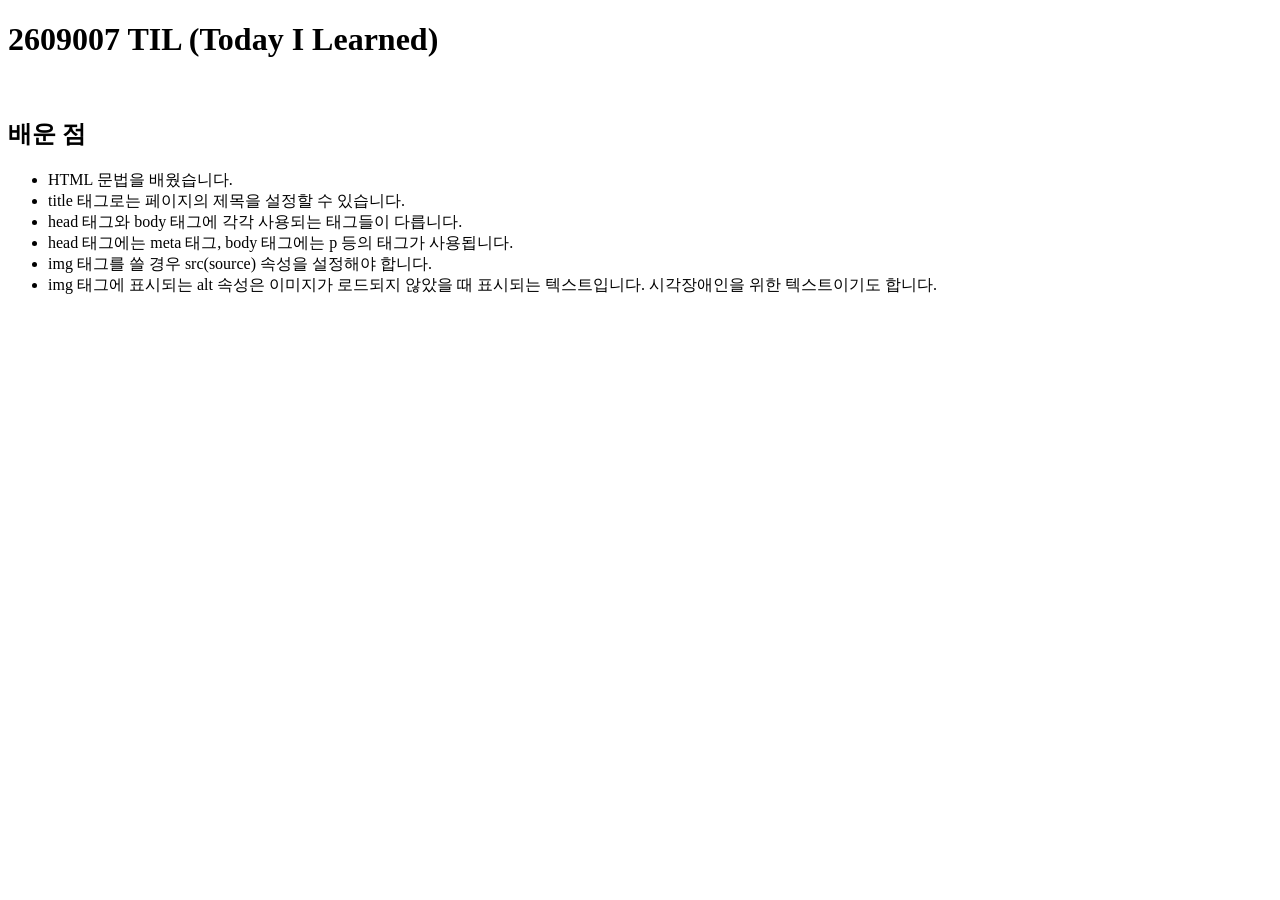
==== index.html @ cb149dc3 "260907 TIL" ====
<!doctype html>
<html lang="en">
  <head>
    <meta charset="UTF-8" />
    <meta name="viewport" content="width=device-width, initial-scale=1.0" />
    <title>Cool한 개발자, 성시원</title>
  </head>
  <body>
    <h1>2609007 TIL (Today I Learned)</h1>
    <br />
    <h2>배운 점</h2>
    <ul>
      <li>HTML 문법을 배웠습니다.</li>
      <li>title 태그로는 페이지의 제목을 설정할 수 있습니다.</li>
      <li>head 태그와 body 태그에 각각 사용되는 태그들이 다릅니다.</li>
      <li>head 태그에는 meta 태그, body 태그에는 p 등의 태그가 사용됩니다.</li>
      <li>img 태그를 쓸 경우 src(source) 속성을 설정해야 합니다.</li>
      <li>
        img 태그에 표시되는 alt 속성은 이미지가 로드되지 않았을 때 표시되는
        텍스트입니다. 시각장애인을 위한 텍스트이기도 합니다.
      </li>
    </ul>
  </body>
</html>
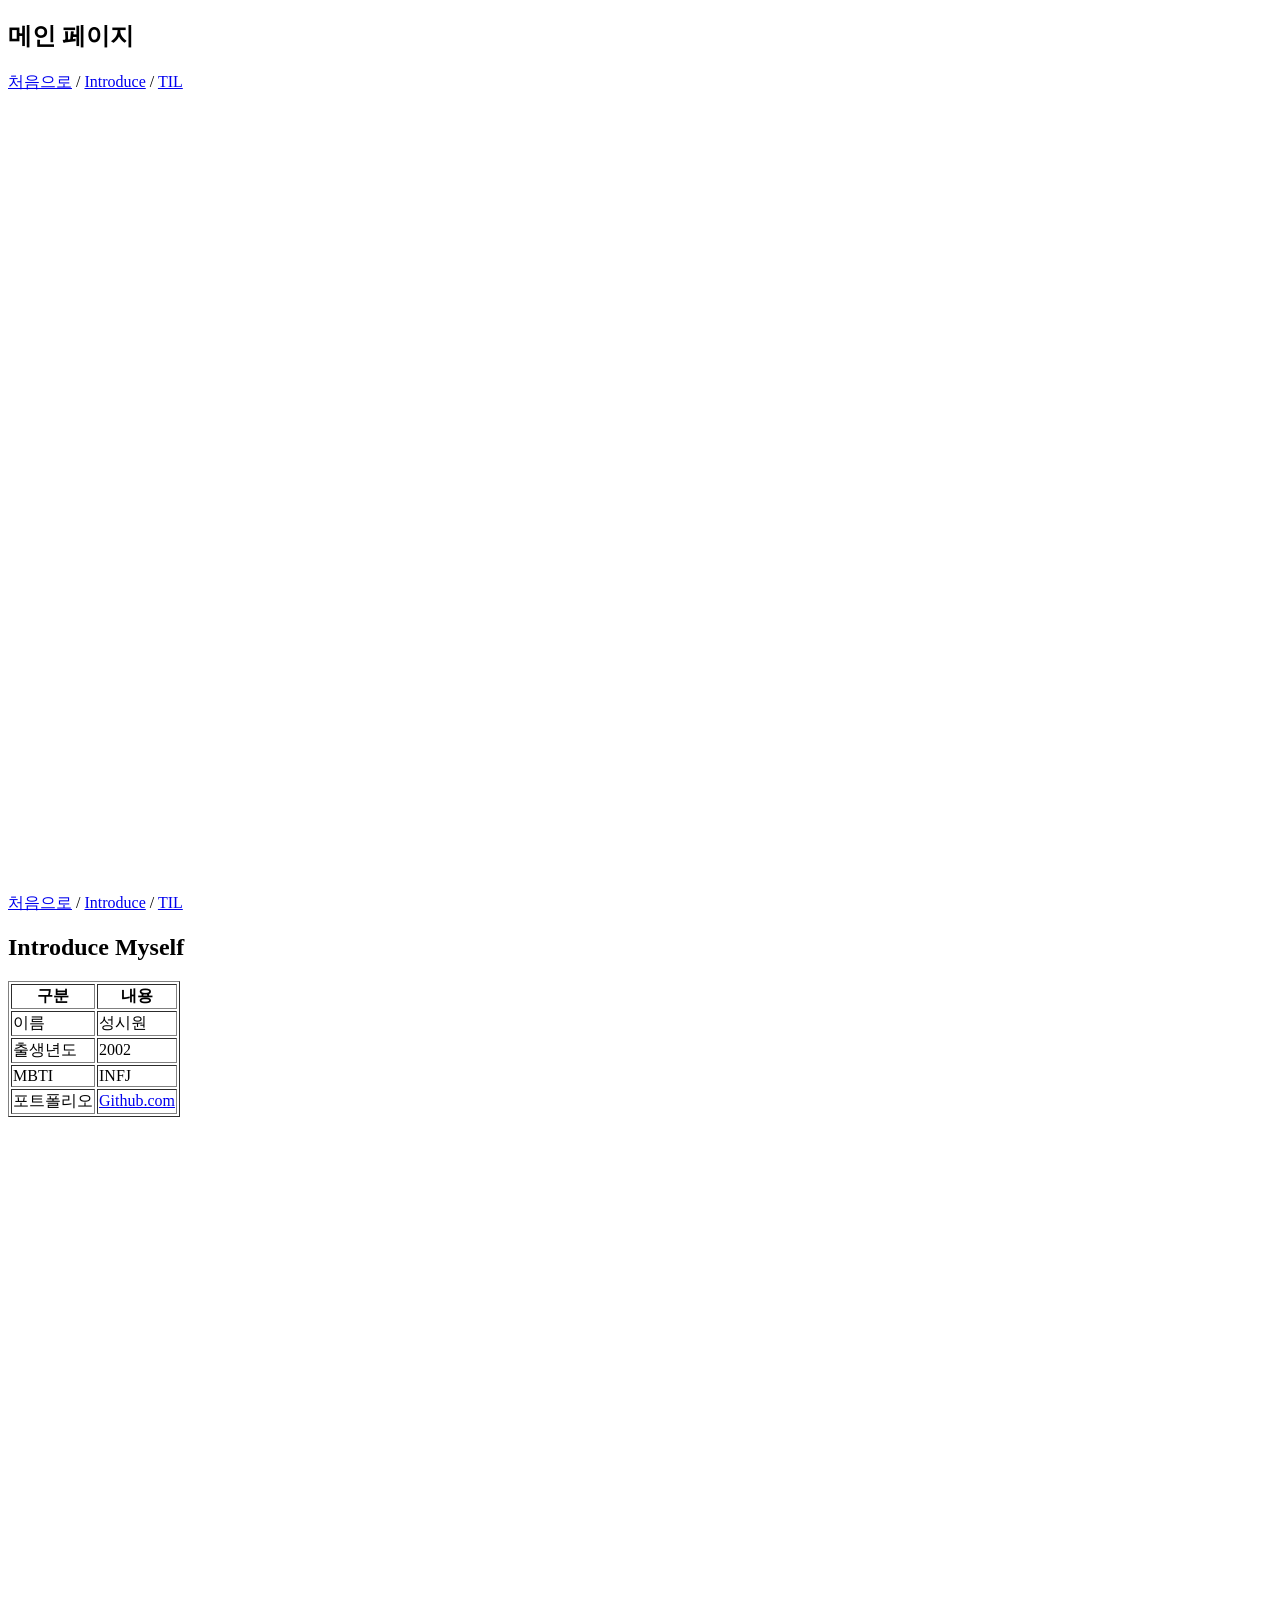
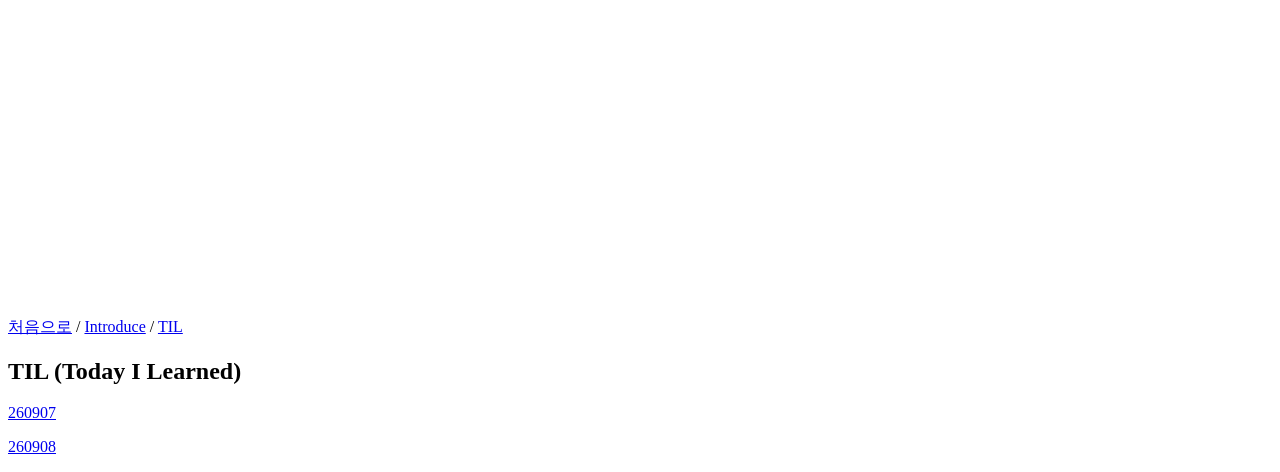
==== commit 265468f5: "260908 전반적으로 수정 및 TIL md 추가" ====
--- a/index.html
+++ b/index.html
@@ -6,19 +6,41 @@
     <title>Cool한 개발자, 성시원</title>
   </head>
   <body>
-    <h1>2609007 TIL (Today I Learned)</h1>
-    <br />
-    <h2>배운 점</h2>
-    <ul>
-      <li>HTML 문법을 배웠습니다.</li>
-      <li>title 태그로는 페이지의 제목을 설정할 수 있습니다.</li>
-      <li>head 태그와 body 태그에 각각 사용되는 태그들이 다릅니다.</li>
-      <li>head 태그에는 meta 태그, body 태그에는 p 등의 태그가 사용됩니다.</li>
-      <li>img 태그를 쓸 경우 src(source) 속성을 설정해야 합니다.</li>
-      <li>
-        img 태그에 표시되는 alt 속성은 이미지가 로드되지 않았을 때 표시되는
-        텍스트입니다. 시각장애인을 위한 텍스트이기도 합니다.
-      </li>
-    </ul>
+    <h2 id="Main">메인 페이지</h2>
+    <a href="#Top">처음으로</a> / <a href="#Introduce">Introduce</a> / <a href="#TIL">TIL</a>
+    
+    <div style="margin-bottom: 800px;"></div>
+
+    <a href="#Top">처음으로</a> / <a href="#Introduce">Introduce</a> / <a href="#TIL">TIL</a>
+    <h2 id="Introduce">Introduce Myself</h2></id>
+    <table border="1">
+      <thead>
+        <th>구분</th>
+        <th>내용</th>
+      </thead>
+      <tbody>
+        <td>이름</td>
+        <td>성시원</td>
+      </tbody>
+      <tbody>
+        <td>출생년도</td>
+        <td>2002</td>
+      </tbody>
+      <tbody>
+        <td>MBTI</td>
+        <td>INFJ</td>
+      </tbody>
+      <tbody>
+        <td>포트폴리오</td>
+        <td><a href="https://github.com/cool-333">Github.com</a></td>
+      </tbody>
+    </table>
+
+    <div style="margin-bottom: 800px;"></div>
+
+        <a href="#Top">처음으로</a> / <a href="#Introduce">Introduce</a> / <a href="#TIL">TIL</a>
+    <h2 id="TIL">TIL (Today I Learned)</h2>
+    <p><a href="/260907.md">260907</a></p>
+    <p><a href="/260908.md">260908</a></p>
   </body>
 </html>
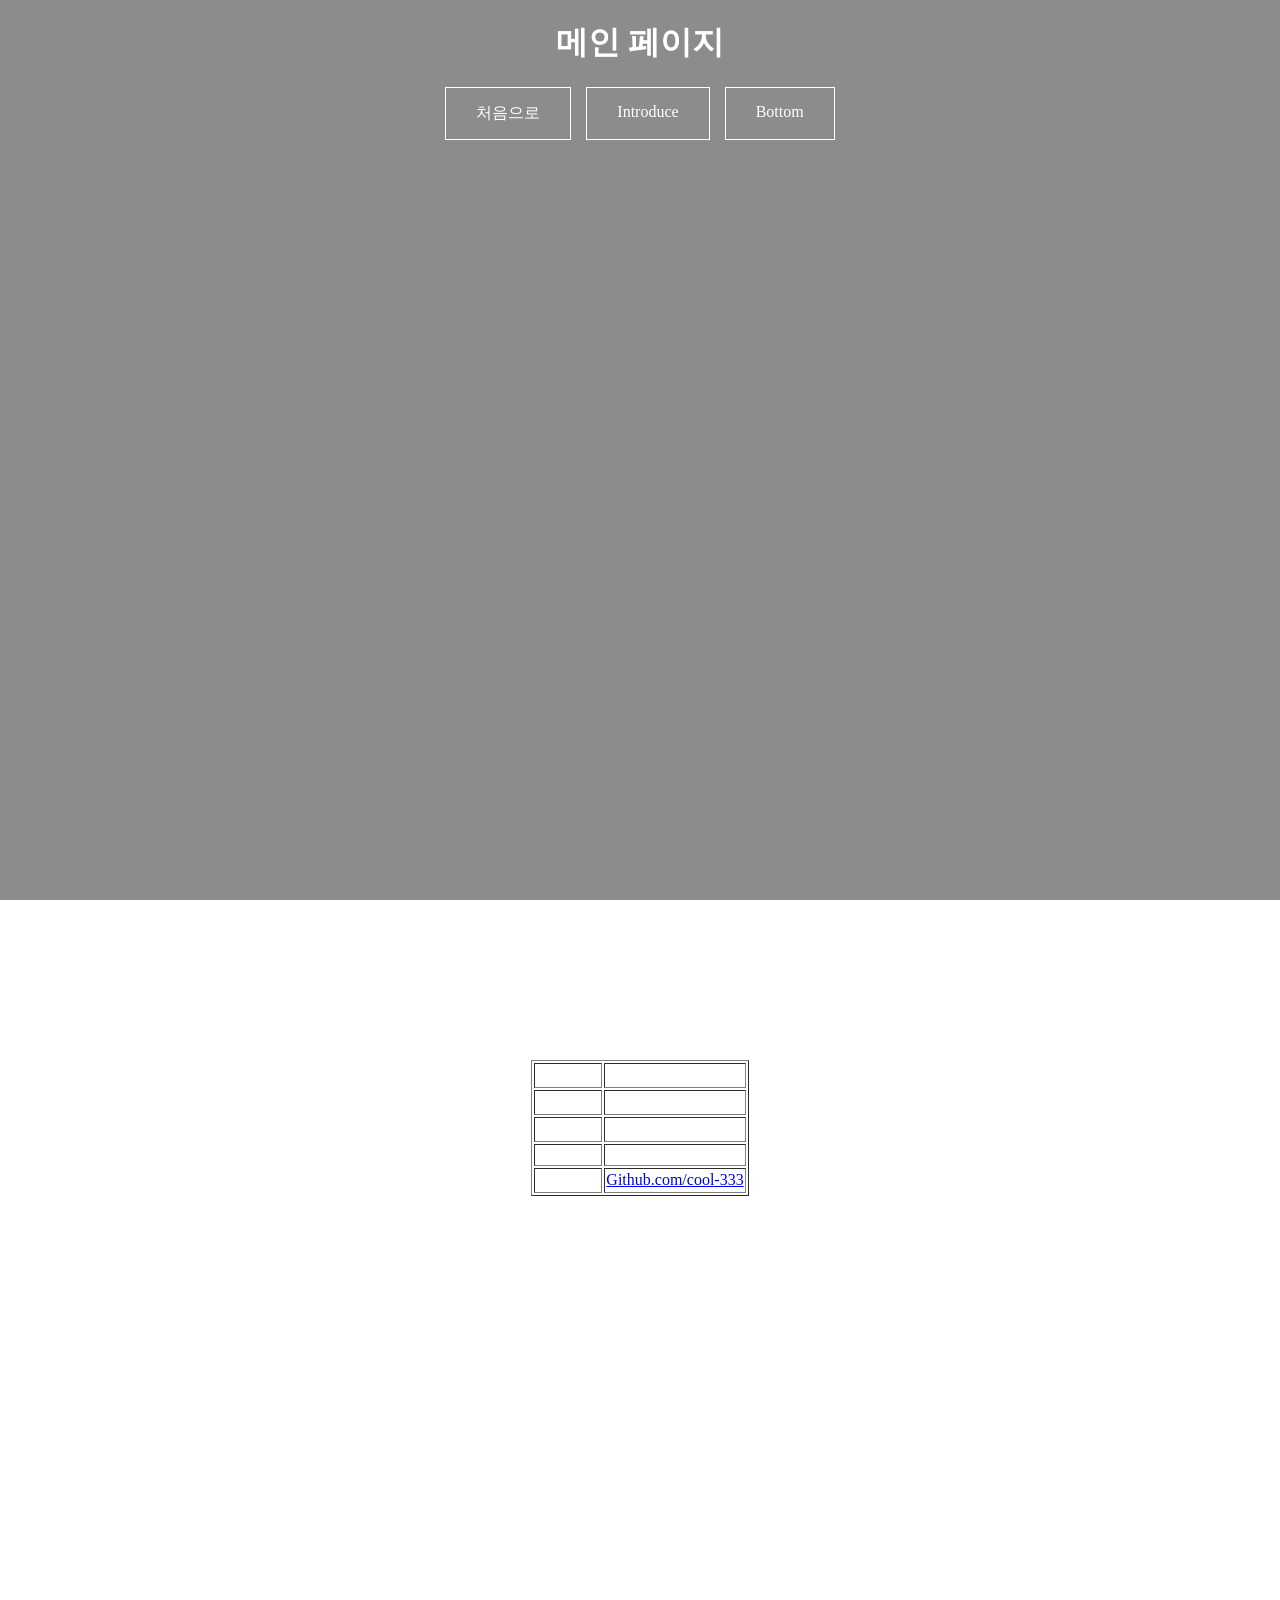
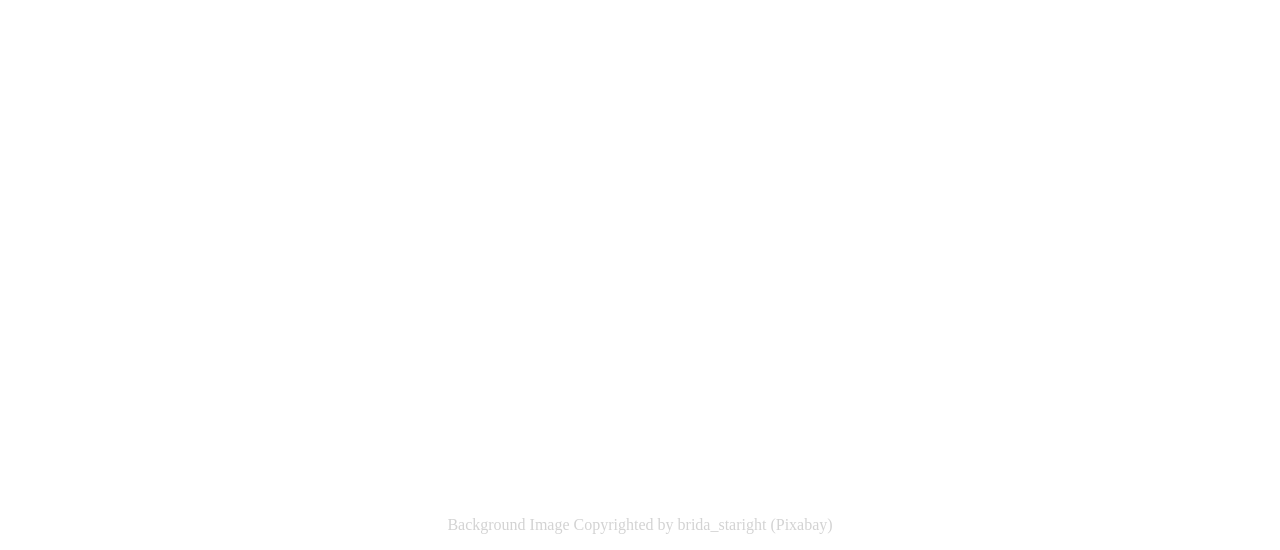
==== commit e50c37e9: "260910 배경 fixed 적용해보기 + 도움 받아 버튼형으로 바꿔보기 : html 단독 파일 to html & css파일" ====
--- a/index.html
+++ b/index.html
@@ -1,46 +1,67 @@
 <!doctype html>
-<html lang="en">
+<html lang="ko">
   <head>
     <meta charset="UTF-8" />
     <meta name="viewport" content="width=device-width, initial-scale=1.0" />
-    <title>Cool한 개발자, 성시원</title>
+    <title>Cool한 성시원</title>
+    <link rel="stylesheet" href="index.css" />
   </head>
   <body>
-    <h2 id="Main">메인 페이지</h2>
-    <a href="#Top">처음으로</a> / <a href="#Introduce">Introduce</a> / <a href="#TIL">TIL</a>
-    
-    <div style="margin-bottom: 800px;"></div>
+    <h1 id="top">메인 페이지</h1>
 
-    <a href="#Top">처음으로</a> / <a href="#Introduce">Introduce</a> / <a href="#TIL">TIL</a>
-    <h2 id="Introduce">Introduce Myself</h2></id>
+    <span class="hyperlink">
+      <a href="#top">처음으로</a>
+      <a href="#introduce">Introduce</a>
+      <a href="#finish">Bottom</a>
+    </span>
+
+    <div style="margin-bottom: 800px"></div>
+
+    <span class="hyperlink">
+      <a href="#top">처음으로</a>
+      <a href="#introduce">Introduce</a>
+      <a href="#finish">Bottom</a>
+    </span>
+
+    <h2 id="introduce">Introduce Myself</h2>
     <table border="1">
       <thead>
         <th>구분</th>
         <th>내용</th>
       </thead>
-      <tbody>
+      <tr>
         <td>이름</td>
         <td>성시원</td>
-      </tbody>
-      <tbody>
+      </tr>
+      <tr>
         <td>출생년도</td>
         <td>2002</td>
-      </tbody>
-      <tbody>
+      </tr>
+      <tr>
         <td>MBTI</td>
         <td>INFJ</td>
-      </tbody>
-      <tbody>
-        <td>포트폴리오</td>
-        <td><a href="https://github.com/cool-333">Github.com</a></td>
-      </tbody>
+      </tr>
+      <tr>
+        <td>깃허브</td>
+        <td>
+          <a href="https://github.com/cool-333" target="_blank">
+            Github.com/cool-333
+          </a>
+        </td>
+      </tr>
     </table>
 
-    <div style="margin-bottom: 800px;"></div>
+    <div style="margin-bottom: 800px"></div>
 
-        <a href="#Top">처음으로</a> / <a href="#Introduce">Introduce</a> / <a href="#TIL">TIL</a>
-    <h2 id="TIL">TIL (Today I Learned)</h2>
-    <p><a href="/260907.md">260907</a></p>
-    <p><a href="/260908.md">260908</a></p>
+    <span class="hyperlink">
+      <a href="#top">처음으로</a>
+      <a href="#introduce">Introduce</a>
+      <a href="#finish">Bottom</a>
+    </span>
+
+    <h2 id="finish">End.</h2>
+    <p class="copyright">
+      Background Image Copyrighted by brida_staright (Pixabay)
+    </p>
   </body>
 </html>
--- a/index.css
+++ b/index.css
@@ -0,0 +1,54 @@
+html {
+  color: white;
+  background-image:
+    linear-gradient(90deg, rgba(0, 0, 0, 0.45), rgba(0, 0, 0, 0.45)),
+    url(../cool-333.github.io/assets/brida_staright.jpg);
+  background-position: center;
+  background-size: cover;
+  background-attachment: fixed;
+}
+
+.hyperlink,
+h1,
+h2,
+.copyright {
+  text-align: center;
+}
+
+.copyright {
+  color: lightgrey;
+}
+
+table {
+  margin: 0 auto;
+}
+
+th,
+td {
+  text-align: center;
+}
+
+.hyperlink {
+  display: flex;
+  justify-content: center;
+  gap: 15px;
+}
+
+.hyperlink {
+  display: flex;
+  justify-content: center;
+  gap: 15px;
+}
+
+.hyperlink a {
+  color: white;
+  text-decoration: none;
+  border: 1px solid white;
+  padding: 15px 30px;
+}
+
+.hyperlink a:hover {
+  color: white;
+  border-color: black;
+  background-color: #26364a;
+}
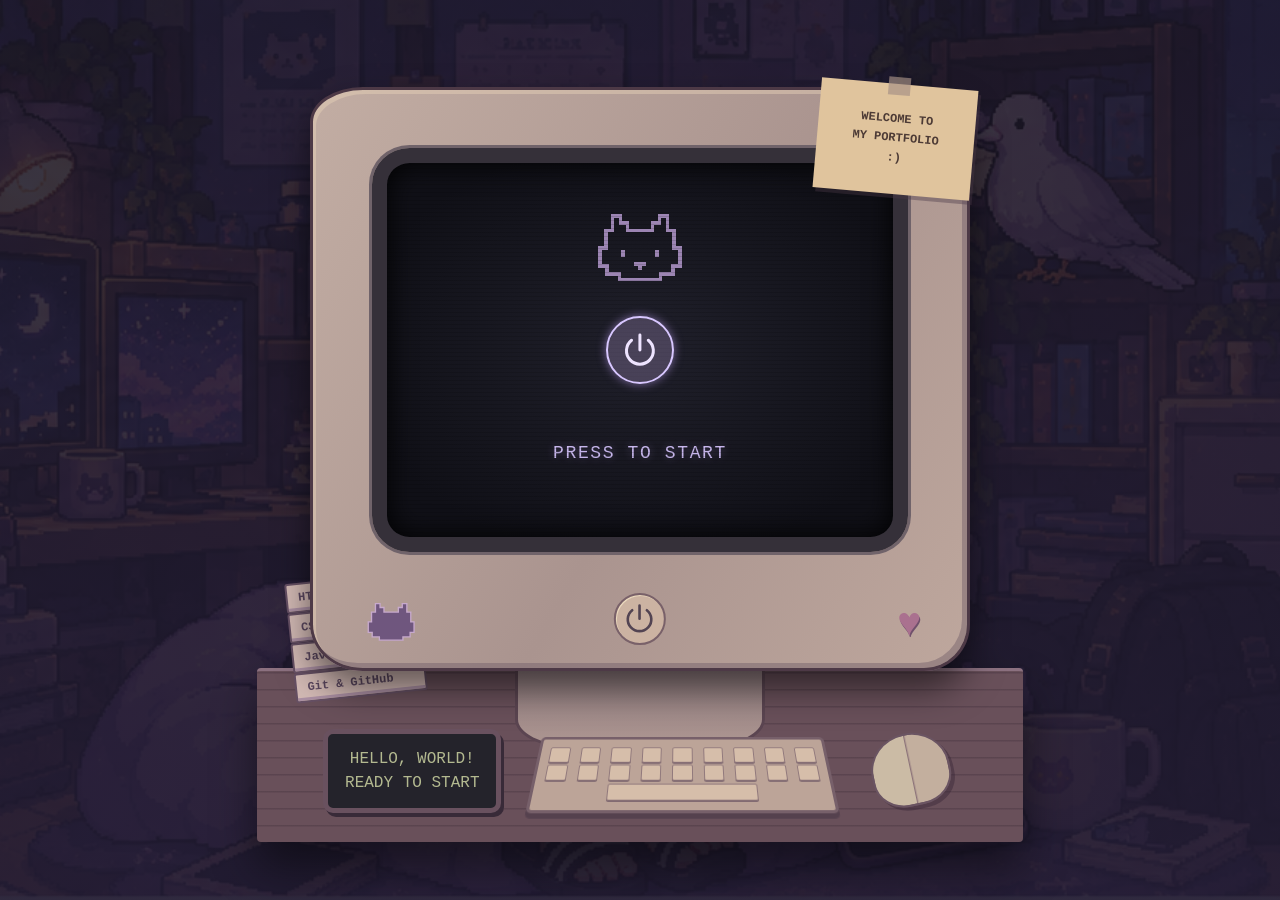
==== commit d14c03de: "261008 포트폴리오 사이트 컨셉트 변경 및 대거 수정" ====
--- a/index.html
+++ b/index.html
@@ -3,65 +3,280 @@
   <head>
     <meta charset="UTF-8" />
     <meta name="viewport" content="width=device-width, initial-scale=1.0" />
-    <title>Cool한 성시원</title>
-    <link rel="stylesheet" href="index.css" />
+    <meta name="theme-color" content="#211b31" />
+    <title>Welcome to My Portfolio</title>
+    <link rel="stylesheet" href="./reset.css" />
+    <style>
+      :root { color-scheme: dark; --lavender: #c6b6eb; }
+      body {
+        min-height: 100vh;
+        min-height: 100svh;
+        display: grid;
+        place-items: center;
+        overflow-x: clip;
+        padding: 24px 16px;
+        color: var(--lavender);
+        background: #211b31;
+        font-family: "Courier New", "Malgun Gothic", monospace;
+      }
+      body::before {
+        content: "";
+        position: fixed;
+        inset: 0;
+        z-index: -1;
+        background: linear-gradient(#191522d9, #211b31ee), url("./assets/rpg-scene.png") center / cover;
+      }
+      .desk-scene {
+        position: relative;
+        isolation: isolate;
+        width: min(660px, calc(100vw - 32px), calc(88svh / 1.1));
+        aspect-ratio: 1 / 1.1;
+      }
+      .desk-scene::after {
+        content: "";
+        position: absolute;
+        z-index: -1;
+        inset: 80% -8% -4%;
+        border-top: 3px solid #8c7180;
+        border-radius: 4px;
+        background: repeating-linear-gradient(0deg, #0000 0 15px, #33233044 16px 17px), #69505a;
+        box-shadow: 0 25px 45px #0007;
+      }
+      .crt {
+        position: relative;
+        z-index: 2;
+        width: 100%;
+        aspect-ratio: 1.13;
+        border: 3px solid #4d3946;
+        border-radius: 8% 7% 7% 8% / 6% 6% 8% 8%;
+        background: linear-gradient(120deg, #c2ada3, #aa948f 55%, #bea79d);
+        box-shadow: inset 3px 4px #e5d0b777, inset -5px -5px #725e6977, 0 18px 35px #0008;
+        transform-origin: 50% 43%;
+      }
+      .screen {
+        position: absolute;
+        inset: 10% 9% 20%;
+        overflow: hidden;
+        border: clamp(7px, 2vw, 15px) solid #353039;
+        border-radius: 7% / 9%;
+        background: radial-gradient(ellipse at center, #20202b, #101017 80%);
+        box-shadow: 0 0 0 3px #70636a, inset 0 0 28px #000;
+      }
+      .screen::after {
+        content: "";
+        position: absolute;
+        inset: 0;
+        pointer-events: none;
+        background: repeating-linear-gradient(0deg, #0002 0 1px, transparent 1px 4px);
+      }
+      .cat-symbol {
+        position: absolute;
+        top: 12%;
+        left: 50%;
+        width: 18%;
+        transform: translateX(-50%);
+        fill: none;
+        stroke: #9c85b3;
+        stroke-width: 3;
+        shape-rendering: crispEdges;
+      }
+      .power-button {
+        position: absolute;
+        top: 50%;
+        left: 50%;
+        z-index: 1;
+        display: grid;
+        place-items: center;
+        width: clamp(48px, 11vw, 68px);
+        height: clamp(48px, 11vw, 68px);
+        transform: translate(-50%, -50%);
+        border: 2px solid #d8c7ff;
+        border-radius: 50%;
+        color: #eee4ff;
+        background: #88759f66;
+        box-shadow: 0 0 10px #c6a7ff88;
+        animation: power-glow 2s ease-in-out infinite;
+        text-decoration: none;
+      }
+      .power-button svg { width: 56%; height: 56%; fill: none; stroke: currentColor; stroke-width: 2; }
+      .power-button:hover { background: #b194df88; }
+      .power-button:focus-visible { outline: 3px solid #fff; outline-offset: 7px; }
+      .start-label {
+        position: absolute;
+        top: 74%;
+        left: 0;
+        width: 100%;
+        text-align: center;
+        font-size: clamp(11px, 2.4vw, 18px);
+        letter-spacing: .09em;
+        text-shadow: 0 0 8px #c6a7ff55;
+      }
+      .sticky-note {
+        position: absolute;
+        right: -1%;
+        top: -1%;
+        width: 24%;
+        padding: 4% 2%;
+        transform: rotate(5deg);
+        color: #4c3a35;
+        background: #e0c49d;
+        box-shadow: 3px 4px #49384666;
+        font-size: clamp(8px, 1.65vw, 12px);
+        font-weight: bold;
+        line-height: 1.6;
+        text-align: center;
+      }
+      .sticky-note::before { content: ""; position: absolute; top: -6%; left: 43%; width: 14%; height: 16%; background: #a59086aa; }
+      .bezel-power {
+        position: absolute;
+        bottom: 4%;
+        left: 50%;
+        width: 8%;
+        aspect-ratio: 1;
+        display: grid;
+        place-items: center;
+        transform: translateX(-50%);
+        border: 2px solid #796169;
+        border-radius: 50%;
+        color: #534452;
+        background: #ccb3a2;
+        box-shadow: inset 1px 1px #ead8bd;
+      }
+      .bezel-power svg { width: 65%; fill: none; stroke: currentColor; stroke-width: 2; }
+      .sticker { position: absolute; bottom: 4%; font-size: clamp(20px, 5vw, 40px); line-height: 1; }
+      .sticker-cat { left: 8%; width: 8%; height: auto; fill: #6f567e; stroke: #c7a9cd; stroke-width: 2; }
+      .sticker-heart { right: 7%; color: #aa718f; text-shadow: 1px 2px #70506c; }
+      .stand {
+        position: absolute;
+        z-index: 0;
+        top: 73%;
+        left: 31%;
+        width: 38%;
+        height: 18%;
+        border: 3px solid #5b4551;
+        border-radius: 0 0 22% 22%;
+        background: linear-gradient(#7d6b74, #ad9691);
+      }
+      .keyboard {
+        position: absolute;
+        z-index: 3;
+        left: 34%;
+        bottom: 0;
+        width: 45%;
+        height: 11%;
+        padding: 1.4%;
+        display: grid;
+        grid-template-columns: repeat(9, 1fr);
+        gap: 4%;
+        border: 3px solid #77606a;
+        border-radius: 5px;
+        background: #bca498;
+        transform: perspective(220px) rotateX(18deg);
+        box-shadow: 0 5px #55414e;
+      }
+      .keyboard span { border: 1px solid #91797c; border-radius: 2px; background: #d6beaa; box-shadow: 0 1px #6e5865; }
+      .keyboard span:last-child { grid-column: 3 / 8; }
+      .clock {
+        position: absolute;
+        z-index: 3;
+        bottom: 0;
+        left: 2%;
+        width: 27%;
+        padding: 2%;
+        border: 5px solid #69515f;
+        border-radius: 10px;
+        color: #b3b990;
+        background: #24232b;
+        box-shadow: 3px 4px #382a38;
+        font-size: clamp(9px, 2vw, 16px);
+        text-align: center;
+      }
+      .books { position: absolute; bottom: 16%; left: -3%; width: 20%; transform: rotate(-6deg); }
+      .books span { display: block; padding: 3% 8%; border: 2px solid #665064; border-radius: 3px; color: #5c4860; background: #d2b9b4; font-size: clamp(8px, 1.7vw, 12px); font-weight: bold; box-shadow: inset 0 -3px #ac90a4; }
+      .mouse { position: absolute; right: 3%; bottom: 1%; width: 12%; height: 10%; border: 2px solid #6a5462; border-radius: 55% 55% 45% 45%; background: linear-gradient(90deg, #cbbba5 49%, #8c7379 50%, #c3af9e 52%); transform: rotate(-12deg); box-shadow: 3px 4px #34223466; }
+      .is-booting .crt { animation: monitor-boot 600ms ease-in forwards; }
+      .is-booting .power-button { animation: none; background: #c6b6eb99; }
+      .is-booting .screen { filter: brightness(1.25); }
+      @keyframes power-glow {
+        0%, 100% { opacity: .68; box-shadow: 0 0 8px #c6a7ff66, 0 0 0 0 #c6a7ff33; }
+        50% { opacity: 1; box-shadow: 0 0 24px #c6a7ffbb, 0 0 0 7px #c6a7ff11; }
+      }
+      @keyframes monitor-boot {
+        0% { transform: scale(1); opacity: 1; }
+        75% { transform: scale(1.065); opacity: 1; }
+        100% { transform: scale(1.08); opacity: 0; }
+      }
+      @media (max-width: 600px) {
+        body { padding: 20px 16px; }
+        .desk-scene { width: min(calc(100vw - 48px), calc(85svh / 1.1)); }
+        .books { left: -2%; }
+        .clock { border-width: 3px; border-radius: 6px; }
+        .keyboard { gap: 3%; border-width: 2px; }
+      }
+      @media (prefers-reduced-motion: reduce) {
+        .power-button, .is-booting .crt { animation: none; }
+        .power-button { opacity: 1; }
+      }
+      @media (max-height: 360px) {
+        .cat-symbol { display: none; }
+        .power-button { width: 48px; height: 48px; }
+        .start-label { top: 82%; font-size: 11px; }
+      }
+      @media (max-height: 280px) {
+        .start-label { display: none; }
+      }
+    </style>
   </head>
   <body>
-    <h1 id="top">메인 페이지</h1>
-
-    <span class="hyperlink">
-      <a href="#top">처음으로</a>
-      <a href="#introduce">Introduce</a>
-      <a href="#finish">Bottom</a>
-    </span>
-
-    <div style="margin-bottom: 800px"></div>
-
-    <span class="hyperlink">
-      <a href="#top">처음으로</a>
-      <a href="#introduce">Introduce</a>
-      <a href="#finish">Bottom</a>
-    </span>
-
-    <h2 id="introduce">Introduce Myself</h2>
-    <table border="1">
-      <thead>
-        <th>구분</th>
-        <th>내용</th>
-      </thead>
-      <tr>
-        <td>이름</td>
-        <td>성시원</td>
-      </tr>
-      <tr>
-        <td>출생년도</td>
-        <td>2002</td>
-      </tr>
-      <tr>
-        <td>MBTI</td>
-        <td>INFJ</td>
-      </tr>
-      <tr>
-        <td>깃허브</td>
-        <td>
-          <a href="https://github.com/cool-333" target="_blank">
-            Github.com/cool-333
+    <main class="desk-scene" aria-label="포트폴리오 시작 화면">
+      <div class="stand" aria-hidden="true"></div>
+      <section class="crt" aria-label="모니터">
+        <div class="screen">
+          <svg class="cat-symbol" viewBox="0 0 80 70" aria-hidden="true">
+            <path d="M10 35V20H16V7H23V13H29V20H51V13H57V7H64V20H70V35H75V51H69V58H58V63H22V58H11V51H5V35Z" />
+            <path d="M25 37V43M55 37V43M35 49H45M40 49V54" />
+          </svg>
+          <a id="startPortfolio" class="power-button" href="./room.html" aria-label="전원을 켜고 포트폴리오 열기">
+            <svg viewBox="0 0 24 24" aria-hidden="true"><path d="M12 2v10M6.4 5.5a9 9 0 1 0 11.2 0" stroke-linecap="round" /></svg>
           </a>
-        </td>
-      </tr>
-    </table>
-
-    <div style="margin-bottom: 800px"></div>
-
-    <span class="hyperlink">
-      <a href="#top">처음으로</a>
-      <a href="#introduce">Introduce</a>
-      <a href="#finish">Bottom</a>
-    </span>
-
-    <h2 id="finish">End.</h2>
-    <p class="copyright">
-      Background Image Copyrighted by brida_staright (Pixabay)
-    </p>
+          <p class="start-label">PRESS TO START</p>
+        </div>
+        <p class="sticky-note">WELCOME TO<br />MY PORTFOLIO<br />:)</p>
+        <svg class="sticker sticker-cat" viewBox="0 0 80 70" aria-hidden="true"><path d="M10 35V20H16V7H23V13H29V20H51V13H57V7H64V20H70V35H75V51H69V58H58V63H22V58H11V51H5V35Z" /></svg>
+        <span class="bezel-power" aria-hidden="true"><svg viewBox="0 0 24 24"><path d="M12 2v10M6.4 5.5a9 9 0 1 0 11.2 0" stroke-linecap="round" /></svg></span>
+        <span class="sticker sticker-heart" aria-hidden="true">♥</span>
+      </section>
+      <div class="books" aria-hidden="true"><span>HTML</span><span>CSS</span><span>JavaScript</span><span>Git &amp; GitHub</span></div>
+      <div class="clock" aria-hidden="true">HELLO, WORLD!<br />READY TO START</div>
+      <div class="keyboard" aria-hidden="true">
+        <span></span><span></span><span></span><span></span><span></span><span></span><span></span><span></span><span></span>
+        <span></span><span></span><span></span><span></span><span></span><span></span><span></span><span></span><span></span>
+        <span></span>
+      </div>
+      <div class="mouse" aria-hidden="true"></div>
+    </main>
+    <script>
+      const startLink = document.querySelector("#startPortfolio");
+      const motionPreference = window.matchMedia("(prefers-reduced-motion: reduce)");
+      let starting = false;
+      startLink.addEventListener("click", (event) => {
+        if (event.ctrlKey || event.metaKey || event.shiftKey || event.altKey || event.button !== 0) return;
+        event.preventDefault();
+        if (starting) return;
+        starting = true;
+        if (motionPreference.matches) {
+          window.location.assign(startLink.href);
+          return;
+        }
+        document.body.classList.add("is-booting");
+        startLink.setAttribute("aria-busy", "true");
+        window.setTimeout(() => window.location.assign(startLink.href), 600);
+      });
+      window.addEventListener("pageshow", () => {
+        starting = false;
+        document.body.classList.remove("is-booting");
+        startLink.removeAttribute("aria-busy");
+      });
+    </script>
   </body>
 </html>
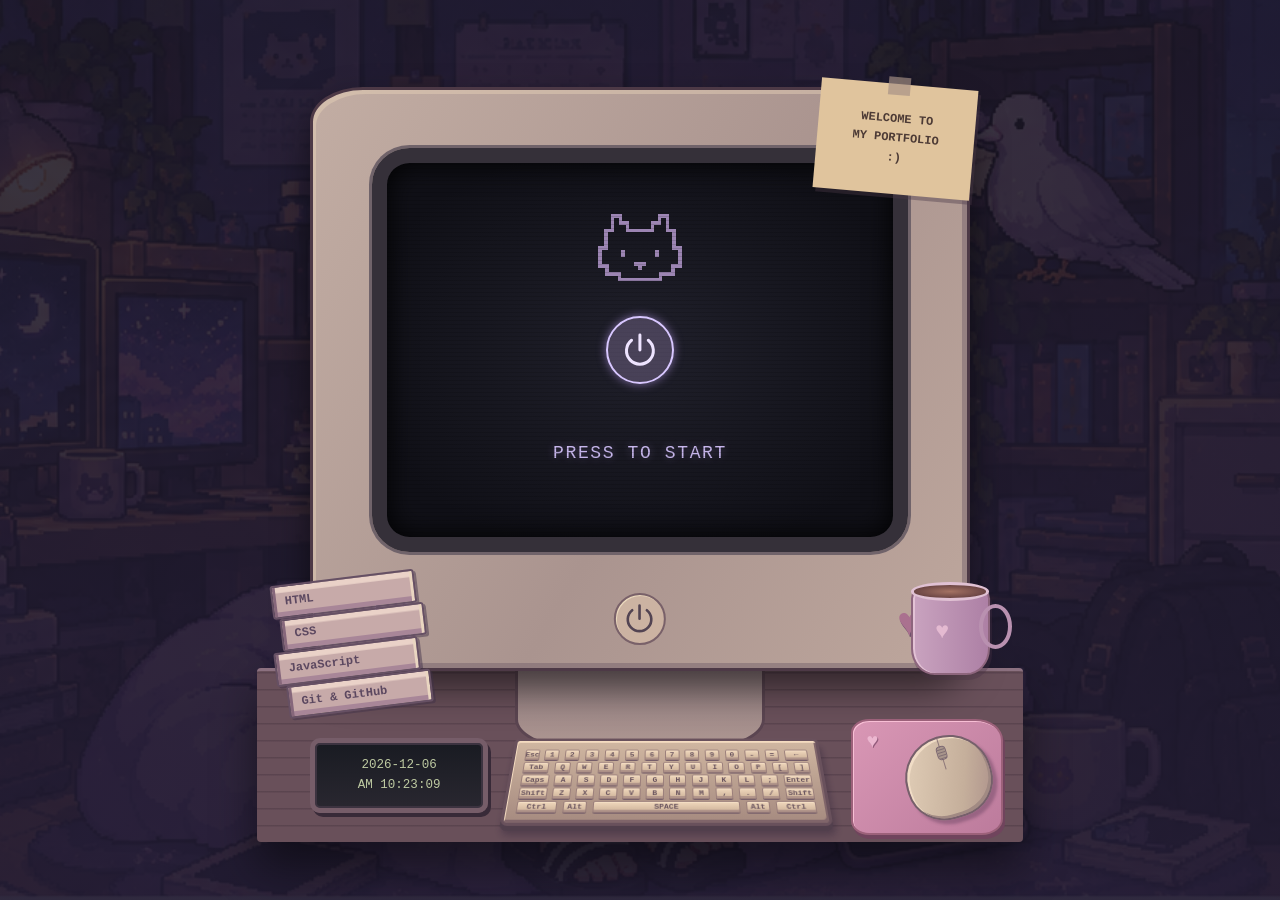
==== commit dc9df32f: "261008 애니메이션 수정 및 포트폴리오 화면 개선" ====
--- a/index.html
+++ b/index.html
@@ -225,6 +225,85 @@
       @media (max-height: 280px) {
         .start-label { display: none; }
       }
+
+      /* Foreground desk accessories, kept separate from the monitor and boot effect. */
+      .desk-scene { container-type: inline-size; }
+      .keyboard {
+        left: 30%; bottom: -2%; width: 48%; height: 13%;
+        display: flex; flex-direction: column; gap: 3%; padding: 1.5%;
+        border: 3px solid #69515c; border-radius: 5px 5px 7px 7px;
+        background: linear-gradient(#d0b7a1, #a68b80);
+        box-shadow: inset 1px 2px #f4dbc0, inset -2px -3px #80656a, 0 5px #513f4c, 2px 9px 7px #22182f55;
+        transform: perspective(350px) rotateX(22deg);
+      }
+      .keyboard-row { display: flex; gap: 2%; flex: 1; min-height: 0; }
+      .keyboard-row span {
+        display: flex; align-items: center; justify-content: center;
+        flex: 1; min-width: 0; overflow: hidden;
+        border: 1px solid #9b7f7b; border-radius: 2px;
+        background: linear-gradient(#f0d8bd, #cdb299);
+        box-shadow: inset 0 1px #fff1d455, inset 0 -2px #b1958a, 0 1px #745d68;
+        color: #65505b; font-size: clamp(4px, 1.2cqw, 8px); font-weight: bold; line-height: 1;
+      }
+      .keyboard-row span:last-child { grid-column: auto; }
+      .keyboard-row .wide { flex: 1.7; }
+      .keyboard-row .space { flex: 6.5; }
+      .mousepad {
+        position: absolute; z-index: 3; right: -5%; bottom: -3%; width: 23%; height: 16%;
+        border: 2px solid #9c617a; border-radius: 12% 18% 14% 12%;
+        background: linear-gradient(135deg, #d997b5, #bc7b9c);
+        box-shadow: inset 1px 1px #f8bfd5, 2px 4px #70445d;
+      }
+      .pad-sticker { position: absolute; top: 7%; left: 9%; color: #ecb7d0; font-size: clamp(10px, 3cqw, 20px); text-shadow: 1px 1px #915a7a; }
+      .mousepad .mouse {
+        right: 6%; bottom: 12%; width: 59%; height: 75%;
+        border: 2px solid #76606b; border-radius: 50% 50% 44% 44%;
+        background: linear-gradient(110deg, #e3d0b9, #c5af9b 65%, #aa8e89);
+        transform: rotate(-17deg);
+        box-shadow: inset 2px 2px #f1ddc6, inset -2px -3px #a18a83, 3px 5px 3px #5d3a5766;
+      }
+      .mousepad .mouse::before { content: ""; position: absolute; top: 0; left: 49%; width: 1px; height: 40%; background: #8d7779; }
+      .mouse-wheel { position: absolute; top: 10%; left: 44%; width: 13%; height: 17%; border: 1px solid #7b6771; border-radius: 4px; background: repeating-linear-gradient(#a8958b 0 2px, #806e72 2px 3px); }
+      .books { z-index: 5; bottom: 14%; left: -5%; width: 22%; transform: rotate(-7deg); }
+      .books span {
+        padding: 4% 8%; border: 2px solid #665064;
+        background: linear-gradient(#ead2c8 0 18%, #c7aaa9 20% 82%, #a88698 84%);
+        box-shadow: inset 3px 0 #86677b, inset -3px 0 #ead6c1, 2px 2px #3e304777;
+      }
+      .books span:nth-child(2) { transform: translateX(4%); }
+      .books span:nth-child(3) { transform: translateX(-3%); }
+      .books span:nth-child(4) { transform: translateX(3%); }
+      .clock {
+        z-index: 6; left: 0; bottom: 0; width: 27%; padding: 1.8%;
+        border-color: #765d69; background: linear-gradient(#191b22, #292730);
+        color: #bdc9a1; font-size: clamp(7px, 1.9cqw, 13px); line-height: 1.65;
+        box-shadow: inset 0 0 0 2px #3c3340, 3px 4px #382a38;
+        font-variant-numeric: tabular-nums; white-space: nowrap;
+      }
+      .clock span { display: block; }
+      .cocoa-cup {
+        position: absolute; z-index: 4; right: -3%; bottom: 19%; width: 12%; height: 12%;
+        border: 2px solid #8d657d; border-radius: 12% 12% 30% 30%;
+        background: linear-gradient(90deg, #c9a3bf, #ad80a5);
+        box-shadow: inset 2px 0 #e3c2d5, 2px 5px #49324755;
+      }
+      .cocoa-cup::before { content: ""; position: absolute; z-index: -1; right: -32%; top: 17%; width: 44%; height: 54%; border: 4px solid #b991b0; border-radius: 50%; }
+      .cocoa-cup::after { content: ""; position: absolute; top: -9%; left: -2%; width: 104%; height: 22%; border: 3px solid #e0c1d3; border-radius: 50%; background: radial-gradient(ellipse, #a47263, #684342 75%); }
+      .cup-heart { position: absolute; top: 30%; left: 30%; color: #e4bad1; font-size: clamp(12px, 3.5cqw, 24px); }
+      .steam { position: absolute; z-index: 1; bottom: 92%; width: 18%; height: 62%; border-left: 2px solid #eadde0; border-radius: 50%; opacity: 0; animation: cocoa-steam 3.6s ease-out infinite; pointer-events: none; }
+      .steam-one { left: 22%; }
+      .steam-two { left: 47%; animation-delay: 1.2s; }
+      .steam-three { left: 70%; animation-delay: 2.4s; }
+      @keyframes cocoa-steam { 0% { transform: translateY(8%) scale(.7); opacity: 0; } 25% { opacity: .6; } 100% { transform: translateY(-75%) scale(1.3); opacity: 0; } }
+      @media (max-width: 600px) {
+        .books { left: -3%; }
+        .keyboard { border-width: 2px; }
+        .keyboard-row { gap: 1.5%; }
+        .keyboard-row span { border-width: .5px; }
+        .mousepad { right: -4%; }
+        .cocoa-cup { right: -1%; }
+      }
+      @media (prefers-reduced-motion: reduce) { .steam { animation: none; opacity: .3; } }
     </style>
   </head>
   <body>
@@ -247,13 +326,16 @@
         <span class="sticker sticker-heart" aria-hidden="true">♥</span>
       </section>
       <div class="books" aria-hidden="true"><span>HTML</span><span>CSS</span><span>JavaScript</span><span>Git &amp; GitHub</span></div>
-      <div class="clock" aria-hidden="true">HELLO, WORLD!<br />READY TO START</div>
+      <div class="clock" role="img" aria-label="한국 표준시 시계"><span id="clockDate">---- -- --</span><span id="clockTime">-- --:--:--</span></div>
       <div class="keyboard" aria-hidden="true">
-        <span></span><span></span><span></span><span></span><span></span><span></span><span></span><span></span><span></span>
-        <span></span><span></span><span></span><span></span><span></span><span></span><span></span><span></span><span></span>
-        <span></span>
+        <div class="keyboard-row"><span>Esc</span><span>1</span><span>2</span><span>3</span><span>4</span><span>5</span><span>6</span><span>7</span><span>8</span><span>9</span><span>0</span><span>-</span><span>=</span><span class="wide">←</span></div>
+        <div class="keyboard-row"><span class="wide">Tab</span><span>Q</span><span>W</span><span>E</span><span>R</span><span>T</span><span>Y</span><span>U</span><span>I</span><span>O</span><span>P</span><span>[</span><span>]</span></div>
+        <div class="keyboard-row"><span class="wide">Caps</span><span>A</span><span>S</span><span>D</span><span>F</span><span>G</span><span>H</span><span>J</span><span>K</span><span>L</span><span>;</span><span class="wide">Enter</span></div>
+        <div class="keyboard-row"><span class="wide">Shift</span><span>Z</span><span>X</span><span>C</span><span>V</span><span>B</span><span>N</span><span>M</span><span>,</span><span>.</span><span>/</span><span class="wide">Shift</span></div>
+        <div class="keyboard-row"><span class="wide">Ctrl</span><span>Alt</span><span class="space">SPACE</span><span>Alt</span><span class="wide">Ctrl</span></div>
       </div>
-      <div class="mouse" aria-hidden="true"></div>
+      <div class="mousepad" aria-hidden="true"><span class="pad-sticker">♥</span><div class="mouse"><span class="mouse-wheel"></span></div></div>
+      <div class="cocoa-cup" aria-hidden="true"><span class="cup-heart">♥</span><span class="steam steam-one"></span><span class="steam steam-two"></span><span class="steam steam-three"></span></div>
     </main>
     <script>
       const startLink = document.querySelector("#startPortfolio");
@@ -277,6 +359,26 @@
         document.body.classList.remove("is-booting");
         startLink.removeAttribute("aria-busy");
       });
+
+      const koreaClockFormatter = new Intl.DateTimeFormat("en-US", {
+        timeZone: "Asia/Seoul", year: "numeric", month: "2-digit", day: "2-digit",
+        hour: "2-digit", minute: "2-digit", second: "2-digit", hour12: true,
+      });
+      function formatKoreanClock(date) {
+        const parts = Object.fromEntries(koreaClockFormatter.formatToParts(date).map((part) => [part.type, part.value]));
+        return {
+          date: `${parts.year}-${parts.month}-${parts.day}`,
+          time: `${parts.dayPeriod} ${parts.hour}:${parts.minute}:${parts.second}`,
+        };
+      }
+      function updateKoreanClock() {
+        const clock = formatKoreanClock(new Date());
+        document.querySelector("#clockDate").textContent = clock.date;
+        document.querySelector("#clockTime").textContent = clock.time;
+      }
+      updateKoreanClock();
+      window.setInterval(updateKoreanClock, 1000);
+      window.addEventListener("pageshow", updateKoreanClock);
     </script>
   </body>
 </html>
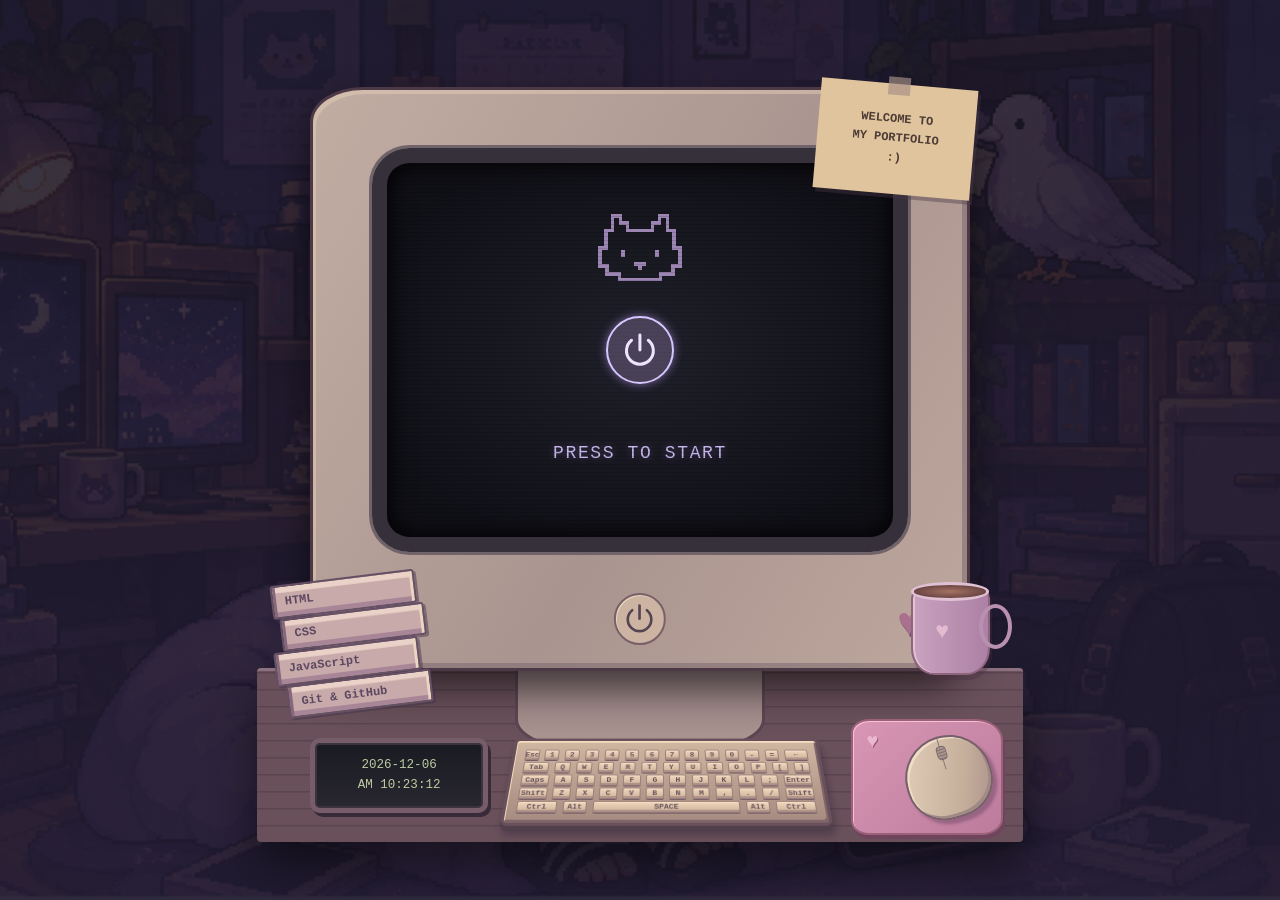
==== commit 2f777378: "261008 사이트 타이틀 수정" ====
--- a/index.html
+++ b/index.html
@@ -4,7 +4,7 @@
     <meta charset="UTF-8" />
     <meta name="viewport" content="width=device-width, initial-scale=1.0" />
     <meta name="theme-color" content="#211b31" />
-    <title>Welcome to My Portfolio</title>
+    <title>To my Portfolio</title>
     <link rel="stylesheet" href="./reset.css" />
     <style>
       :root { color-scheme: dark; --lavender: #c6b6eb; }
